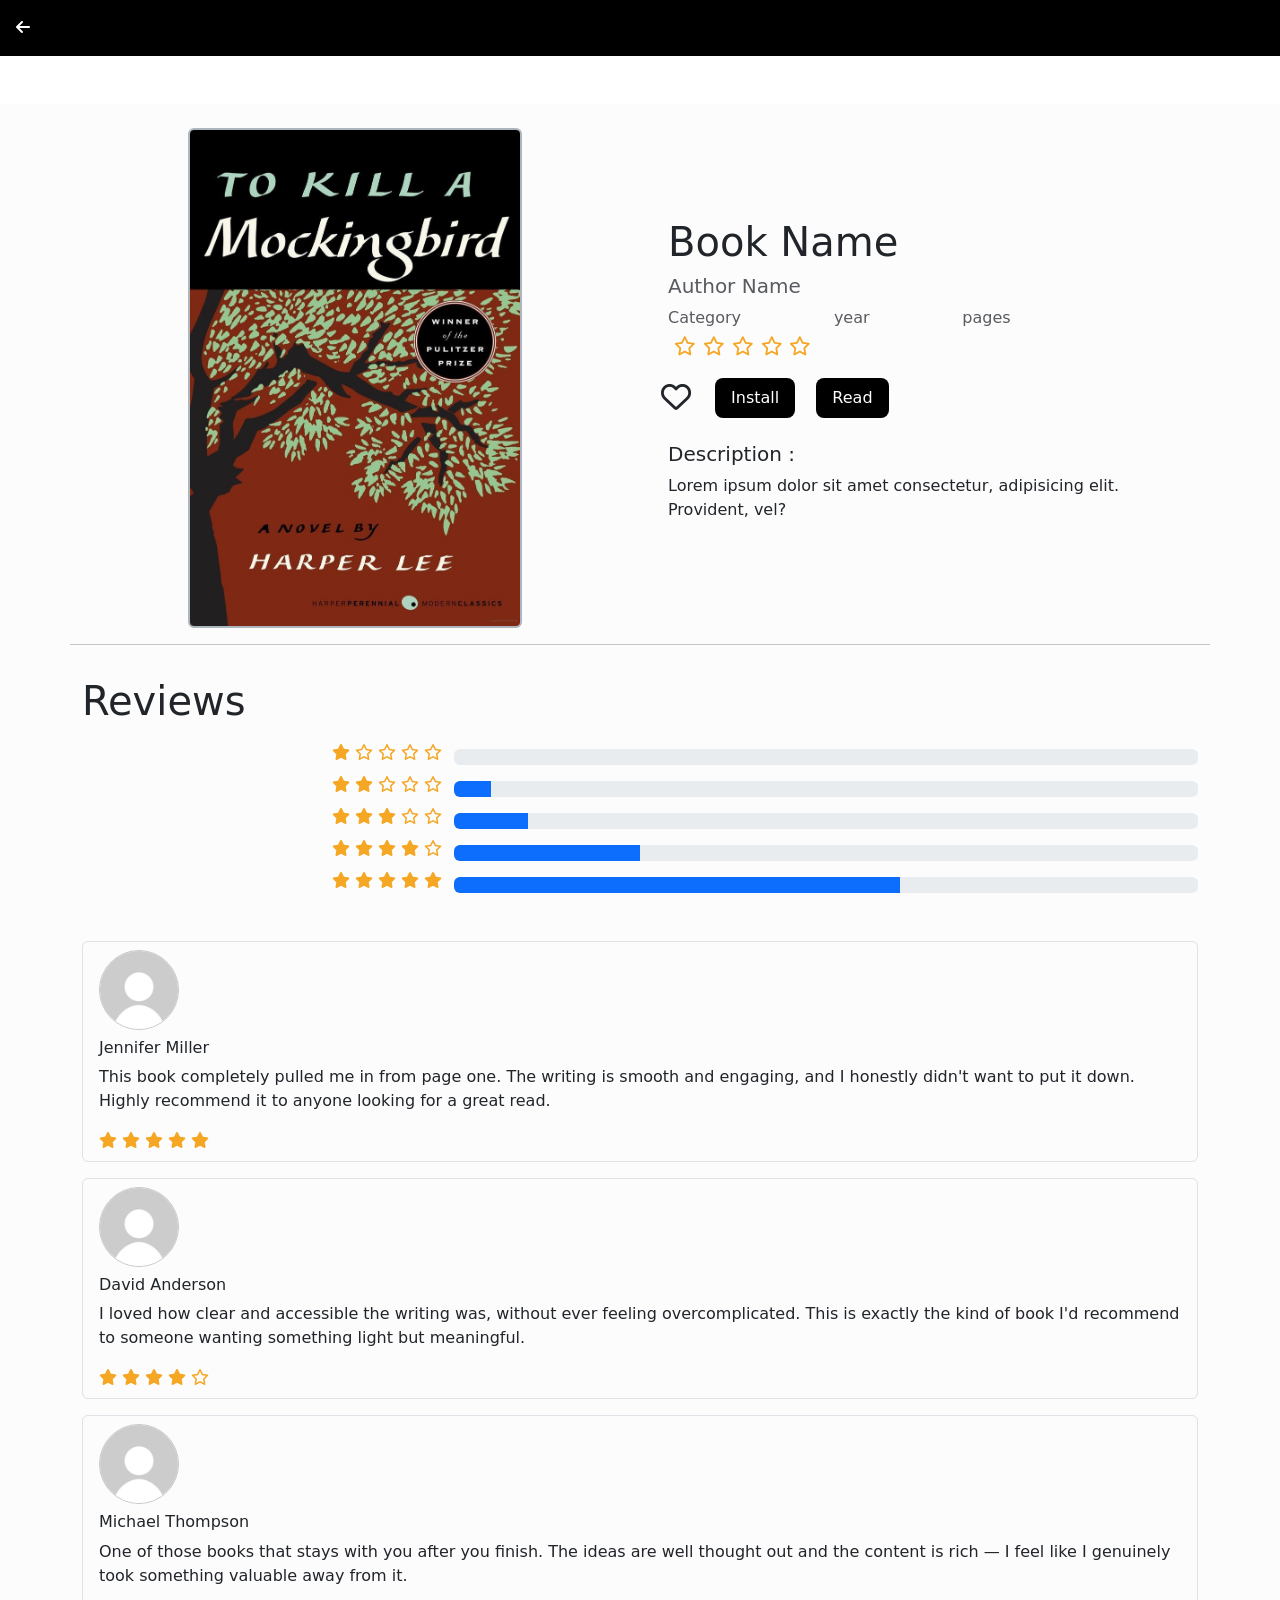
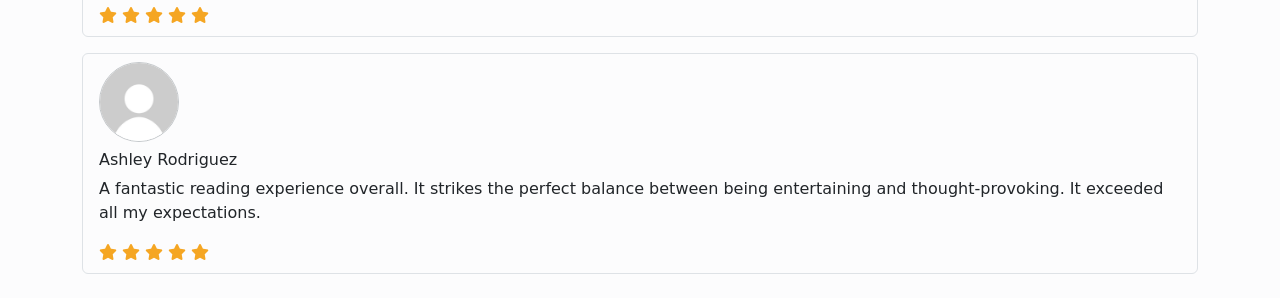
==== bookinfo.html @ 3eda1f68 "mariam" ====
<!DOCTYPE html>
<html lang="en">
<head>
    <meta charset="UTF-8">
    <link rel="stylesheet" href="https://cdnjs.cloudflare.com/ajax/libs/font-awesome/6.7.2/css/all.min.css">
    <meta name="viewport" content="width=device-width, initial-scale=1.0">
    <title>Book Info</title>
    <link rel="stylesheet" href="css/bootstrap.min.css">
    <link rel="stylesheet" href="css/bookinfo.css">

</head>
<body>
    <nav class="w-100 p-3 bg-black">
        <a class="fa-solid fa-arrow-left text-white pointer-event text-decoration-none" href="index.html" id="backtocatalog"></a>
    </nav>
    <div class="w-100 mt-5 bg-light-subtle" id="bookInfo">
    <div class="container-sm w-md-75 py-4">
    <div class="row d-flex flex-wrap align-items-center">
      <div class="col-12 col-md-6 text-center mb-4 mb-md-0">
        <img 
          src="images/fiction1.jpg" 
          alt="Book cover" 
          class="border border-2 border-dark-subtle img-fluid rounded"
          id="displayedbook"
          style="max-height: 500px; object-fit: cover;"
        >
      </div>
      <div class="col-12 col-md-6">
        <div class="caption  px-3">
          <h1 id="bookname">Book Name</h1>
          <h5 class="text-muted" id="bookauthor">Author Name</h5>
          <div class="d-flex justify-content-between col-md-8">
            <span class="text-muted" id="categoryname">Category</span>
            <span class="text-muted" id="year">year</span>
            <span class="text-muted" id="pages">pages</span>
          </div>
          
          <div class="stars mx-5 mt-2">
           <i class="starreview fa-regular fa-star star"></i>
           <i class="starreview fa-regular fa-star star"></i>
           <i class="starreview fa-regular fa-star star"></i>
           <i class="starreview fa-regular fa-star star"></i>
           <i class="starreview fa-regular fa-star star"></i>
          </div>
          
          <div class="btns my-4">
            <i class="heart fa-regular fa-heart "id="openheart"></i>
            <i class="heart fa-solid fa-heart d-none text-danger" id="closeheart"></i>
            <button class="px-3 py-2 rounded-3 border-0 bg-black text-white mx-3">Install</button>
            <button class="px-3 py-2 rounded-3 border-0 bg-black text-white ">Read</button>
          </div>
          <div class="mt-2">
            <h5>Description :</h5>
            <p id="desription">Lorem ipsum dolor sit amet consectetur, adipisicing elit. Provident, vel?</p>
          </div>
        </div>
      </div>
      <hr class="mt-3">
      <div class="col-12 reviews mt-3 w-100">
        <h1>Reviews</h1>
        <div class="container">
    <div class="row d-flex align-items-center">
        <div class="icons col-5 col-md-4 text-center text-md-end mt-2">
            <i class="fa-solid fa-star star"></i>
            <i class="fa-regular fa-star star"></i>
            <i class="fa-regular fa-star star"></i>
            <i class="fa-regular fa-star star"></i>
            <i class="fa-regular fa-star star"></i>
        </div>   
        <div class="progress col-7 col-md-8 mt-3" role="progressbar" aria-label="Basic example" aria-valuenow="0" aria-valuemin="0" aria-valuemax="100">
            <div class="progress-bar" style="width: 0%"></div>  
        </div>
    </div>    
    <div class="row d-flex align-items-center">
        <div class="icons col-5 col-md-4 text-center text-md-end mt-2">
            <i class="fa-solid fa-star star"></i>
            <i class="fa-solid fa-star star"></i>
            <i class="fa-regular fa-star star"></i>
            <i class="fa-regular fa-star star"></i>
            <i class="fa-regular fa-star star"></i>
        </div>   
        <div class="progress col-7 col-md-8 mt-3" role="progressbar" aria-label="Basic example" aria-valuenow="0" aria-valuemin="0" aria-valuemax="100">
            <div class="progress-bar" style="width: 5%"></div>  
        </div>
    </div>    
    <div class="row d-flex align-items-center">
        <div class="icons col-5 col-md-4 text-center text-md-end mt-2">
            <i class="fa-solid fa-star star"></i>
            <i class="fa-solid fa-star star"></i>
            <i class="fa-solid fa-star star"></i>
            <i class="fa-regular fa-star star"></i>
            <i class="fa-regular fa-star star"></i>
        </div>   
        <div class="progress col-7 col-md-8 mt-3" role="progressbar" aria-label="Basic example" aria-valuenow="0" aria-valuemin="0" aria-valuemax="100">
            <div class="progress-bar" style="width: 10%"></div>  
        </div>
    </div>    
    <div class="row d-flex align-items-center">
        <div class="icons col-5 col-md-4 text-center text-md-end mt-2">
            <i class="fa-solid fa-star star"></i>
            <i class="fa-solid fa-star star"></i>
            <i class="fa-solid fa-star star"></i>
            <i class="fa-solid fa-star star"></i>
            <i class="fa-regular fa-star star"></i>
        </div>   
        <div class="progress col-7 col-md-8 mt-3" role="progressbar" aria-label="Basic example" aria-valuenow="0" aria-valuemin="0" aria-valuemax="100">
            <div class="progress-bar" style="width: 25%"></div>  
        </div>
    </div>    
    <div class="row d-flex align-items-center">
        <div class="icons col-5 col-md-4 text-center text-md-end mt-2">
            <i class="fa-solid fa-star star"></i>
            <i class="fa-solid fa-star star"></i>
            <i class="fa-solid fa-star star"></i>
            <i class="fa-solid fa-star star"></i>
            <i class="fa-solid fa-star star"></i>
        </div>   
        <div class="progress col-7 col-md-8 mt-3" role="progressbar" aria-label="Basic example" aria-valuenow="0" aria-valuemin="0" aria-valuemax="100">
            <div class="progress-bar" style="width: 60%"></div>  
        </div>
    </div>    
        </div>

      <div class="rev1 border border-1 rounded-2 w-md-75 py-2 mt-5 px-3">
            <img src="images/person.jpg" width="80px" height="80px" class="rounded-circle mb-2 border border-1 border-secondary-subtle" alt="" >
            <h6>Jennifer Miller</h6>
            <p>This book completely pulled me in from page one. The writing is smooth and engaging, and I honestly didn't want to put it down. Highly recommend it to anyone looking for a great read.</p>
            <div class="rewstar">
                <i class="fa-solid fa-star star"></i>
                <i class="fa-solid fa-star star"></i>
                <i class="fa-solid fa-star star"></i>
                <i class="fa-solid fa-star star"></i>
                <i class="fa-solid fa-star star"></i>
            </div>
        </div>
      <div class="rev1 border border-1 rounded-2 w-md-75 py-2 mt-3 px-3">
            <img src="images/person.jpg" width="80px" height="80px" class="rounded-circle mb-2 border border-1 border-secondary-subtle" alt="" >
            <h6> David Anderson</h6>
            <p>I loved how clear and accessible the writing was, without ever feeling overcomplicated. This is exactly the kind of book I'd recommend to someone wanting something light but meaningful.</p>
            <div class="rewstar">
                <i class="fa-solid fa-star star"></i>
                <i class="fa-solid fa-star star"></i>
                <i class="fa-solid fa-star star"></i>
                <i class="fa-solid fa-star star"></i>
                <i class="fa-regular fa-star star"></i>
            </div>
        </div>
      <div class="rev1 border border-1 rounded-2 w-md-75 py-2 mt-3 px-3">
            <img src="images/person.jpg" width="80px" height="80px" class="rounded-circle mb-2 border border-1 border-secondary-subtle" alt="" >
            <h6>Michael Thompson</h6>
            <p>One of those books that stays with you after you finish. The ideas are well thought out and the content is rich — I feel like I genuinely took something valuable away from it.</p>
            <div class="rewstar">
                <i class="fa-solid fa-star star"></i>
                <i class="fa-solid fa-star star"></i>
                <i class="fa-solid fa-star star"></i>
                <i class="fa-solid fa-star star"></i>
                <i class="fa-solid fa-star star"></i>
            </div>
        </div>
      <div class="rev1 border border-1 rounded-2 w-md-75 py-2 mt-3 px-3">
            <img src="images/person.jpg" width="80px" height="80px" class="rounded-circle mb-2 border border-1 border-secondary-subtle" alt="" >
            <h6>Ashley Rodriguez</h6>
            <p>A fantastic reading experience overall. It strikes the perfect balance between being entertaining and thought-provoking. It exceeded all my expectations.</p>
            <div class="rewstar">
                <i class="fa-solid fa-star star"></i>
                <i class="fa-solid fa-star star"></i>
                <i class="fa-solid fa-star star"></i>
                <i class="fa-solid fa-star star"></i>
                <i class="fa-solid fa-star star"></i>
            </div>
        </div>
      </div>
</div>
<script src="js/bookinfo.js"></script>
</body>
</html>
---- css/bookinfo.css ----
.heart{
    transform: scale(1.9);
    margin-right: 10px;
    margin-top: 7px;
    cursor: pointer;
}

.star{
    color: rgb(231, 196, 3);
    cursor: pointer;
}
.stars{
    transform: scale(1.2);
}

.stars {
  display: flex;
  gap: 6px;
  cursor: pointer;
}

.star {
  color: #d9d9df;
  transition: color 0.15s ease, transform 0.15s ease;
}

.star.filled {
  color: #f5a623;
}
.fa-star{
    color: #f5a623;
}

.progress-bar{
    overflow: hidden;
    direction: ltr;
}
.progress{
    padding: 0;
   
}
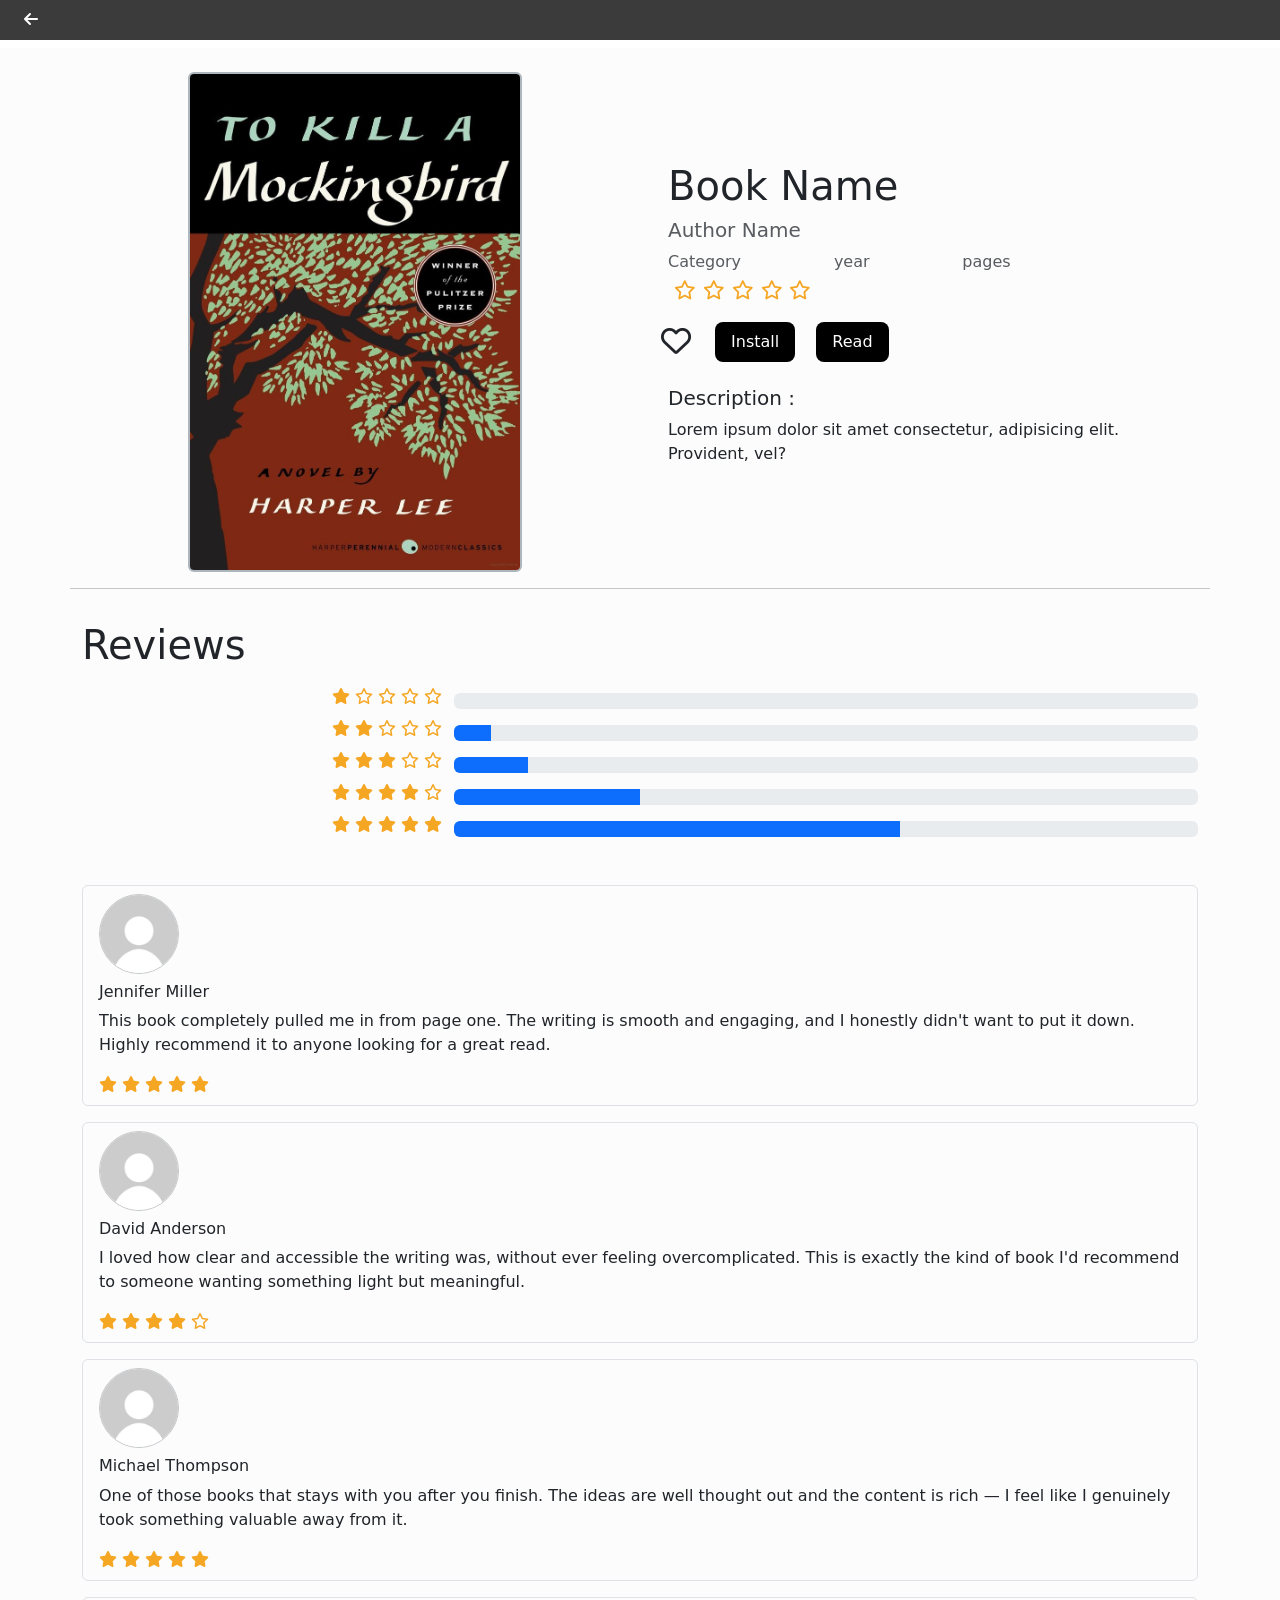
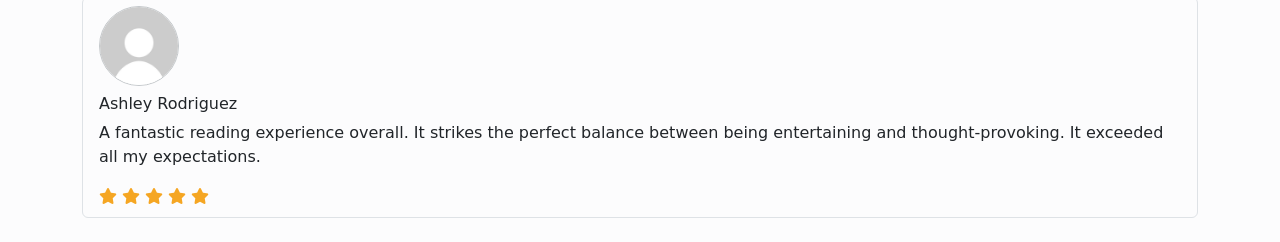
==== commit 85adb327: "mariam" ====
--- a/bookinfo.html
+++ b/bookinfo.html
@@ -10,8 +10,8 @@
 
 </head>
 <body>
-    <nav class="w-100 p-3 bg-black">
-        <a class="fa-solid fa-arrow-left text-white pointer-event text-decoration-none" href="index.html" id="backtocatalog"></a>
+    <nav class="w-100 fixed-top px-4 py-2" style="background-color: rgba(0, 0, 0, 0.77);">
+        <a class="fa-solid fa-arrow-left text-white pointer-event text-decoration-none " href="index.html" id="backtocatalog"></a>
     </nav>
     <div class="w-100 mt-5 bg-light-subtle" id="bookInfo">
     <div class="container-sm w-md-75 py-4">
@@ -171,6 +171,7 @@
         </div>
       </div>
 </div>
+
 <script src="js/bookinfo.js"></script>
 </body>
 </html>
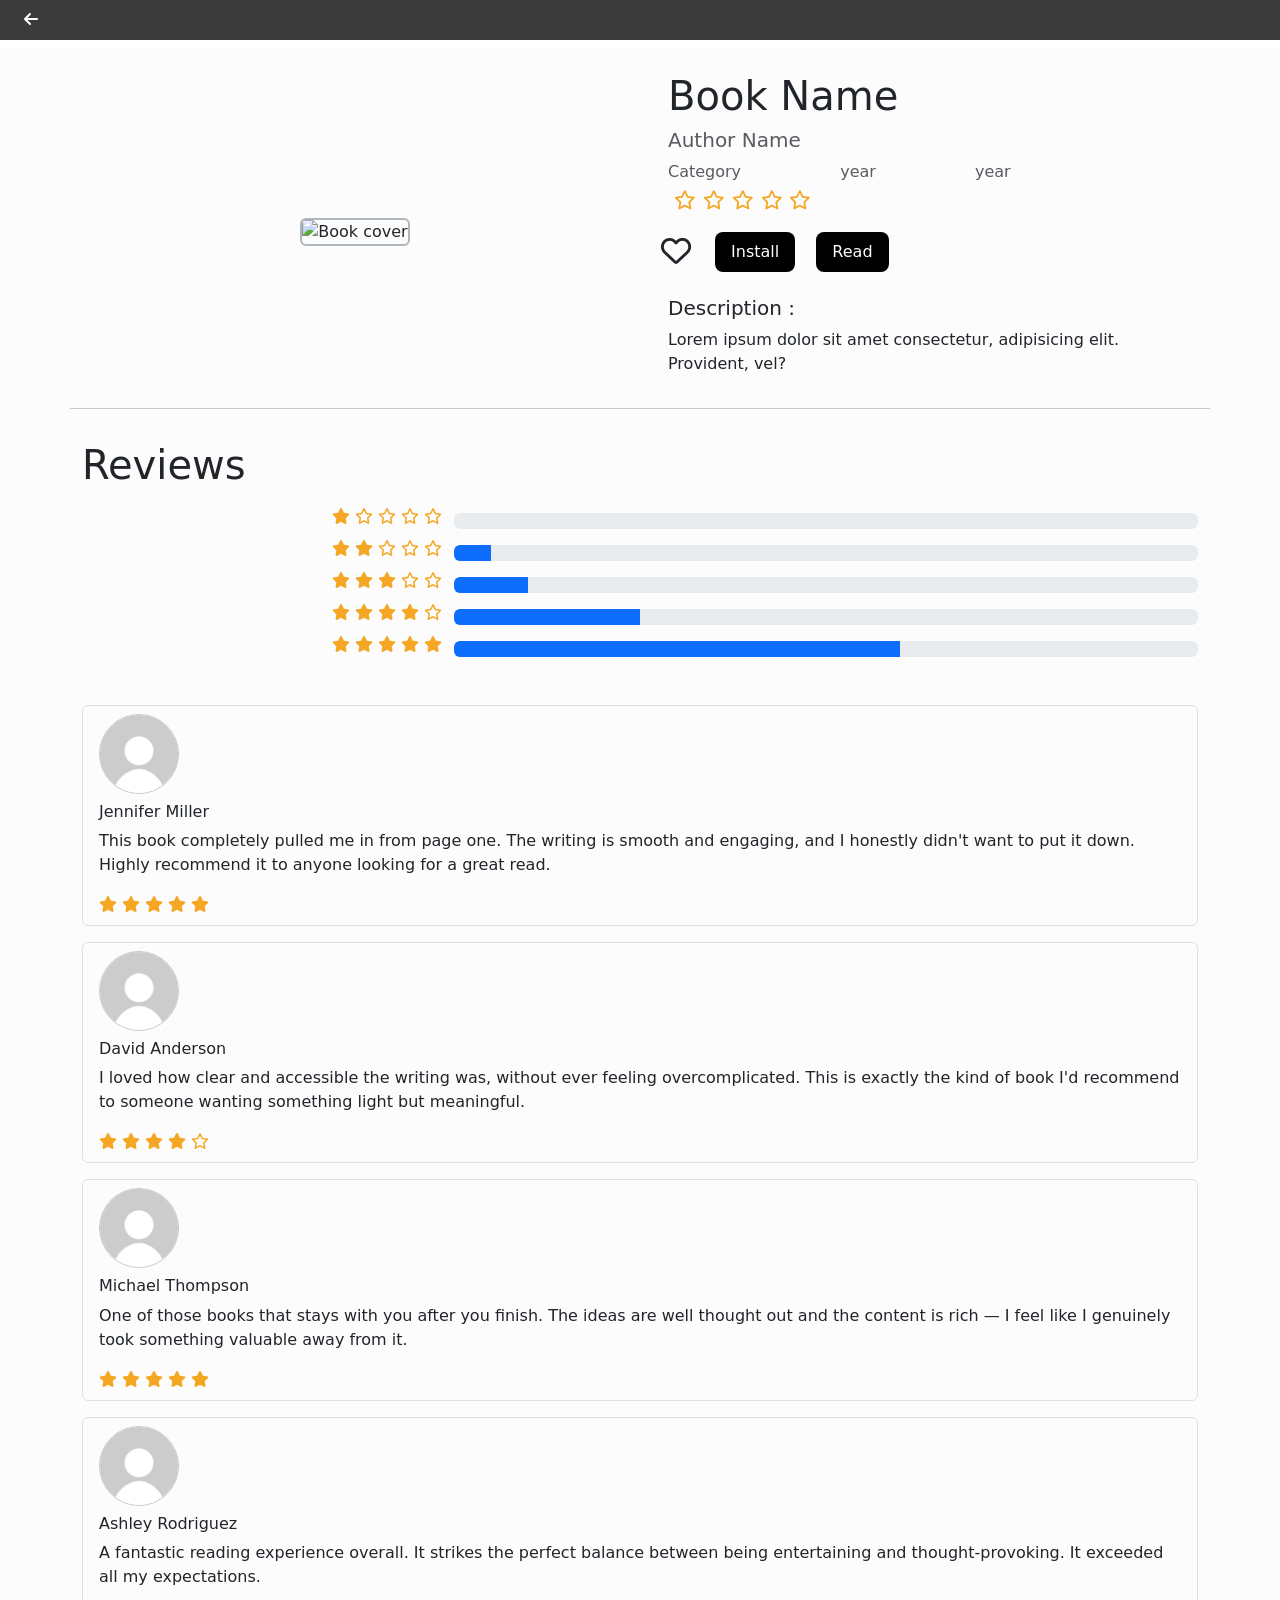
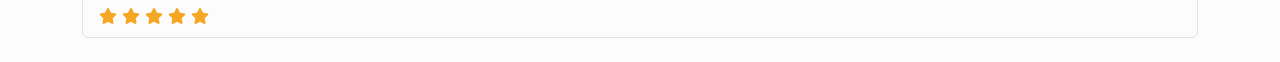
==== commit c63c0768: "mariam" ====
--- a/bookinfo.html
+++ b/bookinfo.html
@@ -11,7 +11,7 @@
 </head>
 <body>
     <nav class="w-100 fixed-top px-4 py-2" style="background-color: rgba(0, 0, 0, 0.77);">
-        <a class="fa-solid fa-arrow-left text-white pointer-event text-decoration-none " href="index.html" id="backtocatalog"></a>
+        <a class="fa-solid fa-arrow-left text-white pointer-event text-decoration-none " href="catalog.html" id="backtocatalog"></a>
     </nav>
     <div class="w-100 mt-5 bg-light-subtle" id="bookInfo">
     <div class="container-sm w-md-75 py-4">
@@ -32,7 +32,7 @@
           <div class="d-flex justify-content-between col-md-8">
             <span class="text-muted" id="categoryname">Category</span>
             <span class="text-muted" id="year">year</span>
-            <span class="text-muted" id="pages">pages</span>
+            <span class="text-muted" id="publisher">year</span>
           </div>
           
           <div class="stars mx-5 mt-2">
--- a/css/bookinfo.css
+++ b/css/bookinfo.css
@@ -37,5 +37,4 @@
 }
 .progress{
     padding: 0;
-   
 }
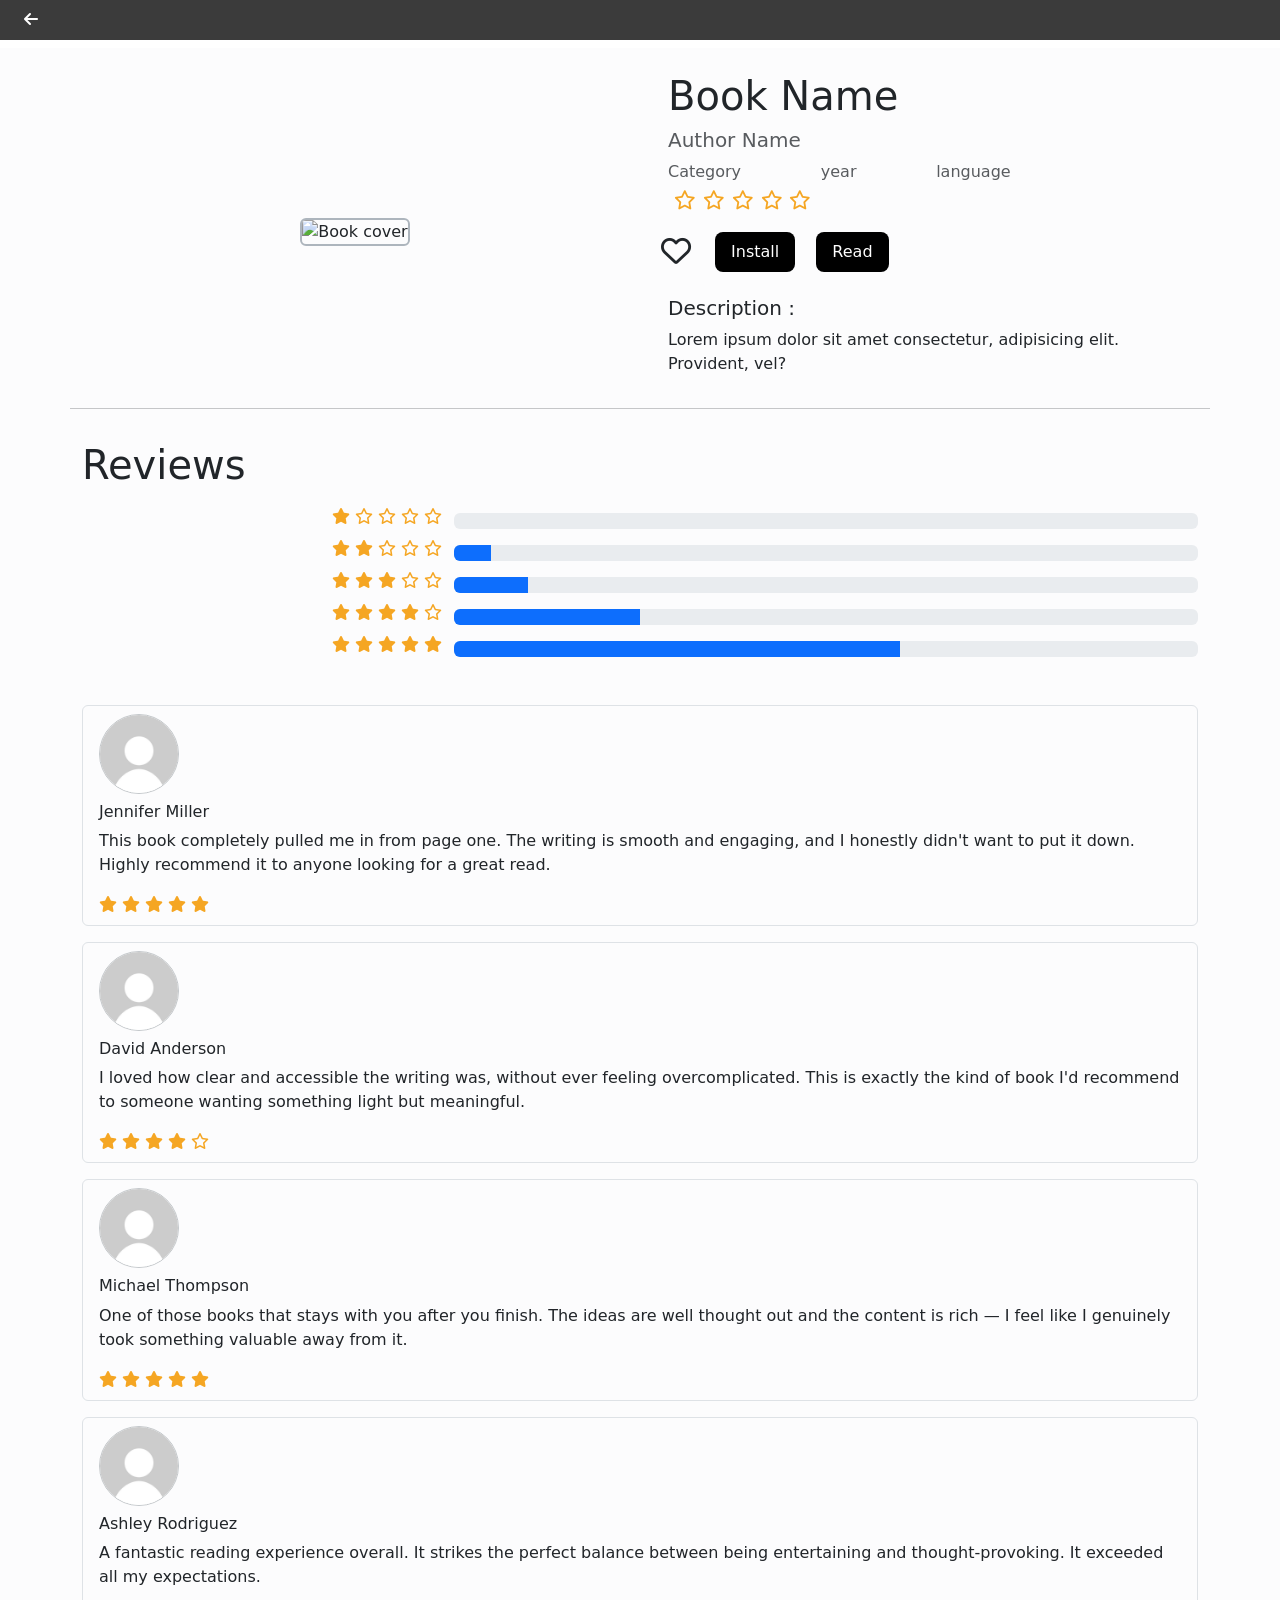
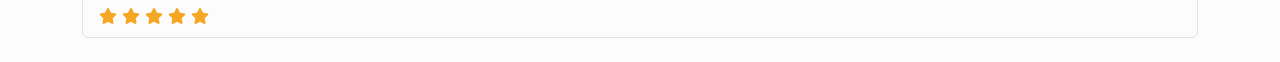
==== commit 1dca7695: "mariem" ====
--- a/bookinfo.html
+++ b/bookinfo.html
@@ -32,7 +32,7 @@
           <div class="d-flex justify-content-between col-md-8">
             <span class="text-muted" id="categoryname">Category</span>
             <span class="text-muted" id="year">year</span>
-            <span class="text-muted" id="publisher">year</span>
+            <span class="text-muted" id="language">language</span>
           </div>
           
           <div class="stars mx-5 mt-2">
@@ -173,5 +173,6 @@
 </div>
 
 <script src="js/bookinfo.js"></script>
+<script src="js/favorites.js"></script>
 </body>
 </html>
--- a/css/bookinfo.css
+++ b/css/bookinfo.css
@@ -37,4 +37,4 @@
 }
 .progress{
     padding: 0;
-}+}
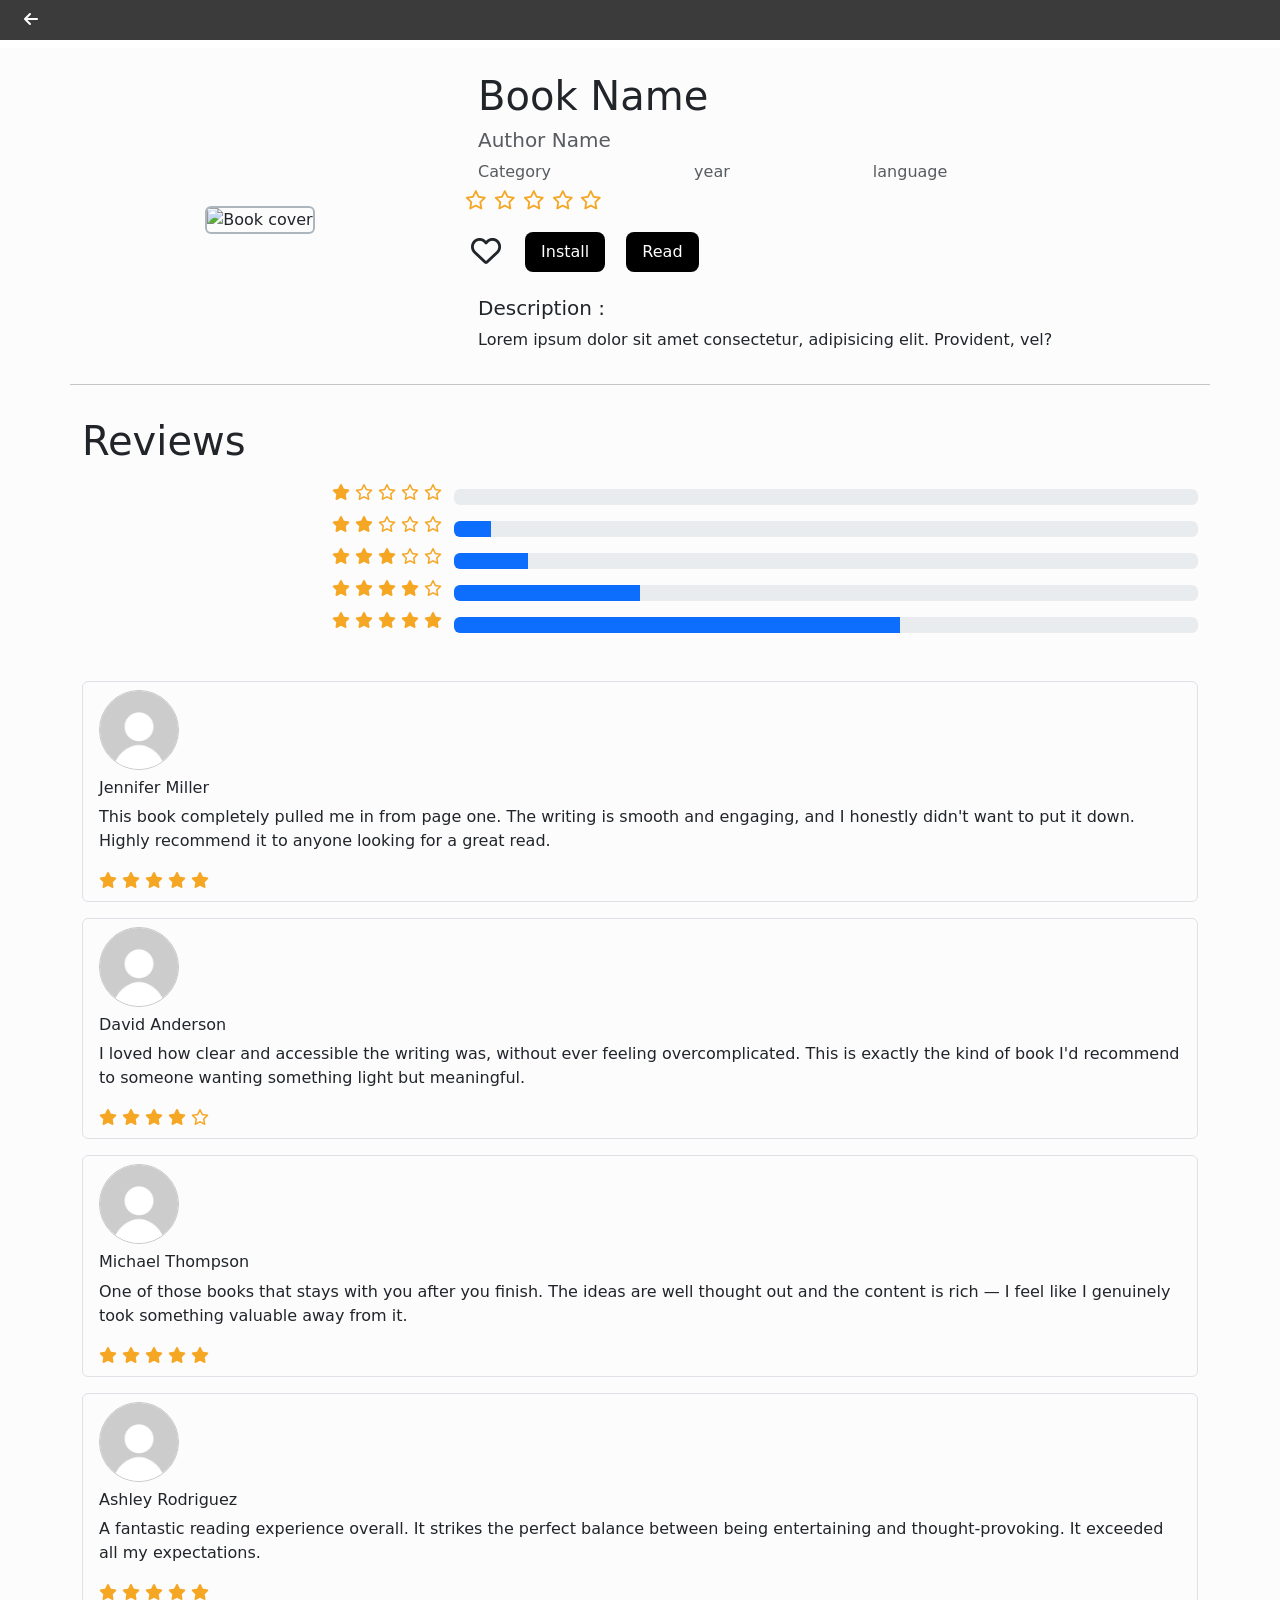
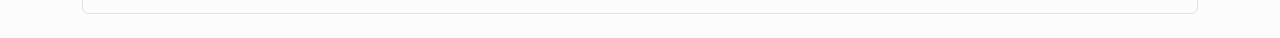
==== commit 054c6d7f: "mariam" ====
--- a/bookinfo.html
+++ b/bookinfo.html
@@ -16,7 +16,7 @@
     <div class="w-100 mt-5 bg-light-subtle" id="bookInfo">
     <div class="container-sm w-md-75 py-4">
     <div class="row d-flex flex-wrap align-items-center">
-      <div class="col-12 col-md-6 text-center mb-4 mb-md-0">
+      <div class="col-12 col-md-4 text-center mb-4 mb-md-0">
         <img 
           src="images/fiction1.jpg" 
           alt="Book cover" 
@@ -25,11 +25,11 @@
           style="max-height: 500px; object-fit: cover;"
         >
       </div>
-      <div class="col-12 col-md-6">
+      <div class="col-12 col-md-8">
         <div class="caption  px-3">
           <h1 id="bookname">Book Name</h1>
           <h5 class="text-muted" id="bookauthor">Author Name</h5>
-          <div class="d-flex justify-content-between col-md-8">
+          <div class="d-flex justify-content-between col-lg-8">
             <span class="text-muted" id="categoryname">Category</span>
             <span class="text-muted" id="year">year</span>
             <span class="text-muted" id="language">language</span>
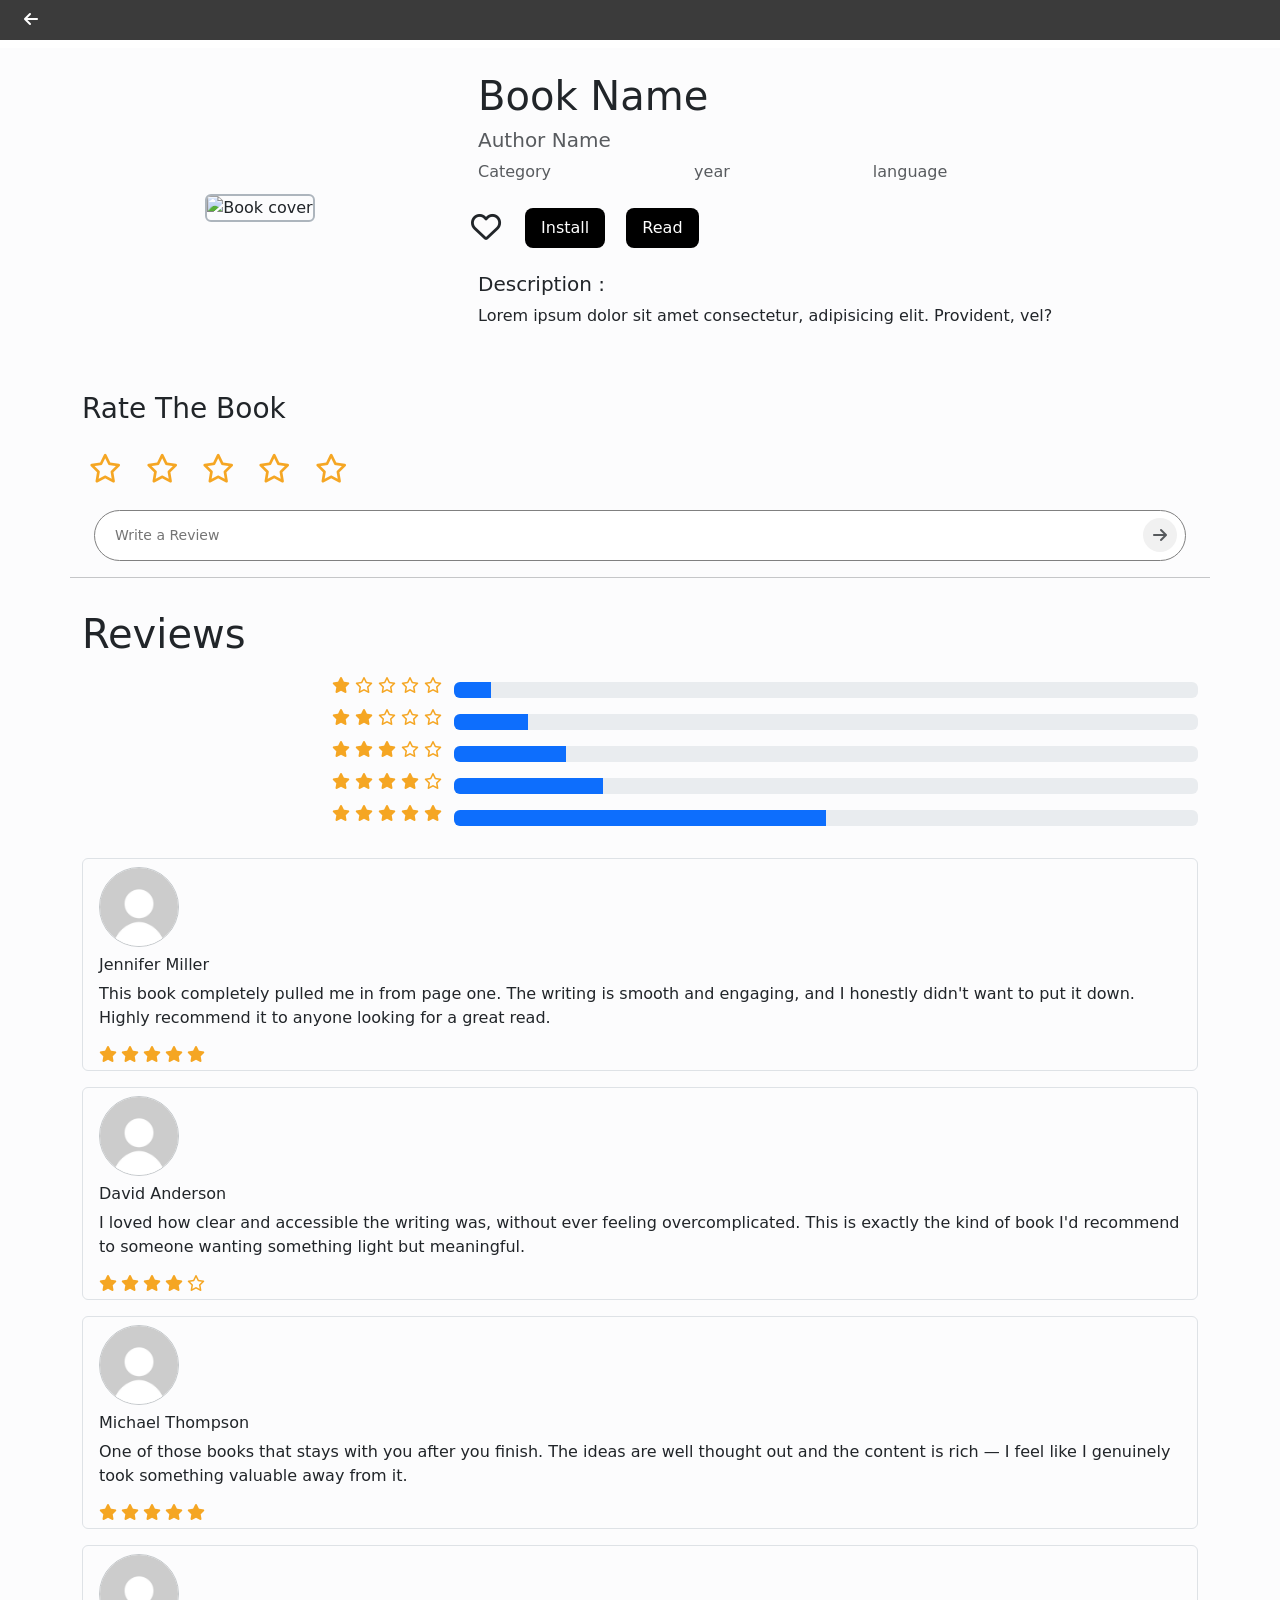
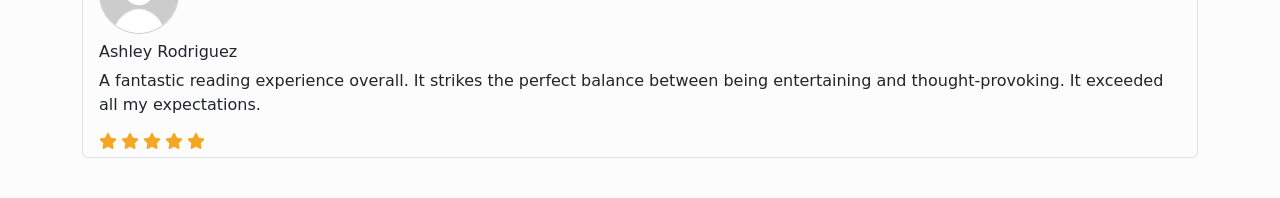
==== commit 7b4ac6c8: "mariam" ====
--- a/bookinfo.html
+++ b/bookinfo.html
@@ -35,15 +35,9 @@
             <span class="text-muted" id="language">language</span>
           </div>
           
-          <div class="stars mx-5 mt-2">
-           <i class="starreview fa-regular fa-star star"></i>
-           <i class="starreview fa-regular fa-star star"></i>
-           <i class="starreview fa-regular fa-star star"></i>
-           <i class="starreview fa-regular fa-star star"></i>
-           <i class="starreview fa-regular fa-star star"></i>
-          </div>
           
-          <div class="btns my-4">
+          
+          <div class="btns my-4 ">
             <i class="heart fa-regular fa-heart "id="openheart"></i>
             <i class="heart fa-solid fa-heart d-none text-danger" id="closeheart"></i>
             <button class="px-3 py-2 rounded-3 border-0 bg-black text-white mx-3">Install</button>
@@ -55,8 +49,37 @@
           </div>
         </div>
       </div>
-      <hr class="mt-3">
-      <div class="col-12 reviews mt-3 w-100">
+
+
+
+<!-- addreview -->
+    <div class="container addreview mt-5">
+    <h3>Rate The Book</h3>
+    <div class="container-fluid">
+        <div class="stars " id="newRatingStars">
+           <i class="starreview fa-regular fa-star star " data-value="1"></i>
+           <i class="starreview fa-regular fa-star star" data-value="2"></i>
+           <i class="starreview fa-regular fa-star star" data-value="3"></i>
+           <i class="starreview fa-regular fa-star star" data-value="4"></i>
+           <i class="starreview fa-regular fa-star star"data-value="5"></i>
+          </div>
+    </div>
+    
+            <div class="container">
+                 <div class="comment-bar ">
+            <input type="text" id="commentInput" placeholder="Write a Review">
+                <button class="send-btn rounded-circle border-0 " id="sendBtn">
+                    <i class="fa-solid fa-arrow-right text-muted "></i>
+                </button>
+            </div>    
+            </div>
+    </div>
+
+
+     <hr class="mt-3">
+
+
+    <div class="col-12 reviews mt-3 w-100  mb-3">
         <h1>Reviews</h1>
         <div class="container">
     <div class="row d-flex align-items-center">
@@ -68,18 +91,6 @@
             <i class="fa-regular fa-star star"></i>
         </div>   
         <div class="progress col-7 col-md-8 mt-3" role="progressbar" aria-label="Basic example" aria-valuenow="0" aria-valuemin="0" aria-valuemax="100">
-            <div class="progress-bar" style="width: 0%"></div>  
-        </div>
-    </div>    
-    <div class="row d-flex align-items-center">
-        <div class="icons col-5 col-md-4 text-center text-md-end mt-2">
-            <i class="fa-solid fa-star star"></i>
-            <i class="fa-solid fa-star star"></i>
-            <i class="fa-regular fa-star star"></i>
-            <i class="fa-regular fa-star star"></i>
-            <i class="fa-regular fa-star star"></i>
-        </div>   
-        <div class="progress col-7 col-md-8 mt-3" role="progressbar" aria-label="Basic example" aria-valuenow="0" aria-valuemin="0" aria-valuemax="100">
             <div class="progress-bar" style="width: 5%"></div>  
         </div>
     </div>    
@@ -87,7 +98,7 @@
         <div class="icons col-5 col-md-4 text-center text-md-end mt-2">
             <i class="fa-solid fa-star star"></i>
             <i class="fa-solid fa-star star"></i>
-            <i class="fa-solid fa-star star"></i>
+            <i class="fa-regular fa-star star"></i>
             <i class="fa-regular fa-star star"></i>
             <i class="fa-regular fa-star star"></i>
         </div>   
@@ -100,28 +111,43 @@
             <i class="fa-solid fa-star star"></i>
             <i class="fa-solid fa-star star"></i>
             <i class="fa-solid fa-star star"></i>
-            <i class="fa-solid fa-star star"></i>
-            <i class="fa-regular fa-star star"></i>
-        </div>   
-        <div class="progress col-7 col-md-8 mt-3" role="progressbar" aria-label="Basic example" aria-valuenow="0" aria-valuemin="0" aria-valuemax="100">
-            <div class="progress-bar" style="width: 25%"></div>  
-        </div>
-    </div>    
-    <div class="row d-flex align-items-center">
-        <div class="icons col-5 col-md-4 text-center text-md-end mt-2">
-            <i class="fa-solid fa-star star"></i>
-            <i class="fa-solid fa-star star"></i>
-            <i class="fa-solid fa-star star"></i>
-            <i class="fa-solid fa-star star"></i>
-            <i class="fa-solid fa-star star"></i>
-        </div>   
-        <div class="progress col-7 col-md-8 mt-3" role="progressbar" aria-label="Basic example" aria-valuenow="0" aria-valuemin="0" aria-valuemax="100">
-            <div class="progress-bar" style="width: 60%"></div>  
-        </div>
-    </div>    
-        </div>
-
-      <div class="rev1 border border-1 rounded-2 w-md-75 py-2 mt-5 px-3">
+            <i class="fa-regular fa-star star"></i>
+            <i class="fa-regular fa-star star"></i>
+        </div>   
+        <div class="progress col-7 col-md-8 mt-3" role="progressbar" aria-label="Basic example" aria-valuenow="0" aria-valuemin="0" aria-valuemax="100">
+            <div class="progress-bar" style="width: 15%"></div>  
+        </div>
+    </div>    
+    <div class="row d-flex align-items-center">
+        <div class="icons col-5 col-md-4 text-center text-md-end mt-2">
+            <i class="fa-solid fa-star star"></i>
+            <i class="fa-solid fa-star star"></i>
+            <i class="fa-solid fa-star star"></i>
+            <i class="fa-solid fa-star star"></i>
+            <i class="fa-regular fa-star star"></i>
+        </div>   
+        <div class="progress col-7 col-md-8 mt-3" role="progressbar" aria-label="Basic example" aria-valuenow="0" aria-valuemin="0" aria-valuemax="100">
+            <div class="progress-bar" style="width: 20%"></div>  
+        </div>
+    </div>    
+    <div class="row d-flex align-items-center">
+        <div class="icons col-5 col-md-4 text-center text-md-end mt-2">
+            <i class="fa-solid fa-star star"></i>
+            <i class="fa-solid fa-star star"></i>
+            <i class="fa-solid fa-star star"></i>
+            <i class="fa-solid fa-star star"></i>
+            <i class="fa-solid fa-star star"></i>
+        </div>   
+        <div class="progress col-7 col-md-8 mt-3" role="progressbar" aria-label="Basic example" aria-valuenow="0" aria-valuemin="0" aria-valuemax="100">
+            <div class="progress-bar" style="width: 50%"></div>  
+        </div>
+    </div>    
+</div>
+</div>
+<div class="usersreviews mb-3" id="reviewsList">
+
+
+      <div class="rev1 border border-1 rounded-2 w-md-75 py-2 mt-3 px-3">
             <img src="images/person.jpg" width="80px" height="80px" class="rounded-circle mb-2 border border-1 border-secondary-subtle" alt="" >
             <h6>Jennifer Miller</h6>
             <p>This book completely pulled me in from page one. The writing is smooth and engaging, and I honestly didn't want to put it down. Highly recommend it to anyone looking for a great read.</p>
@@ -133,6 +159,7 @@
                 <i class="fa-solid fa-star star"></i>
             </div>
         </div>
+        
       <div class="rev1 border border-1 rounded-2 w-md-75 py-2 mt-3 px-3">
             <img src="images/person.jpg" width="80px" height="80px" class="rounded-circle mb-2 border border-1 border-secondary-subtle" alt="" >
             <h6> David Anderson</h6>
@@ -169,10 +196,15 @@
                 <i class="fa-solid fa-star star"></i>
             </div>
         </div>
-      </div>
+        </div>
+      
 </div>
 
 <script src="js/bookinfo.js"></script>
 <script src="js/favorites.js"></script>
 </body>
-</html>+</html>
+
+
+
+
--- a/css/bookinfo.css
+++ b/css/bookinfo.css
@@ -5,23 +5,74 @@
     cursor: pointer;
 }
 
-.star{
-    color: rgb(231, 196, 3);
-    cursor: pointer;
+
+
+
+.progress-bar{
+    overflow: hidden;
+    direction: ltr;
 }
-.stars{
-    transform: scale(1.2);
+.progress{
+    padding: 0;
 }
+
+.comment-bar {
+    width: 100%;
+    display: flex;
+    align-items: center;
+    border-radius: 50px;
+    padding: 6px 8px 6px 16px;
+    transition: box-shadow 0.15s ease;
+    border: 1px solid gray;
+    background: #fff;
+  }
+
+  .comment-bar:focus-within {
+    box-shadow: 0 0 0 2px #0d6efd33;
+  }
+
+  .comment-bar input {
+    flex: 1;
+    background: transparent;
+    border: none;
+    outline: none;
+    font-size: 14px;
+    padding: 8px 4px;
+  }
+
+  .send-btn {
+    width: 34px;
+    height: 34px;
+    display: flex;
+    align-items: center;
+    justify-content: center;
+    background: #f1f1f1;
+    flex-shrink: 0;
+  }
+
+  .send-btn:hover {
+    background: #e6e6e6;
+  }
 
 .stars {
   display: flex;
-  gap: 6px;
-  cursor: pointer;
+  justify-content:flex-start;
+  gap: 20px;
+  margin: 30px 8%;
+  transform: scale(1.2);
+
 }
 
+.starreview{
+  font-size: 24px;
+  color: #ccc;
+  cursor: pointer;
+  
+}
 .star {
-  color: #d9d9df;
-  transition: color 0.15s ease, transform 0.15s ease;
+    color: rgb(231, 196, 3);
+    cursor: pointer;
+    transition: color 0.15s ease, transform 0.15s ease;
 }
 
 .star.filled {
@@ -31,10 +82,8 @@
     color: #f5a623;
 }
 
-.progress-bar{
-    overflow: hidden;
-    direction: ltr;
-}
-.progress{
-    padding: 0;
-}
+
+.rewstar{
+  display: flex;
+  gap: 4px;
+}
